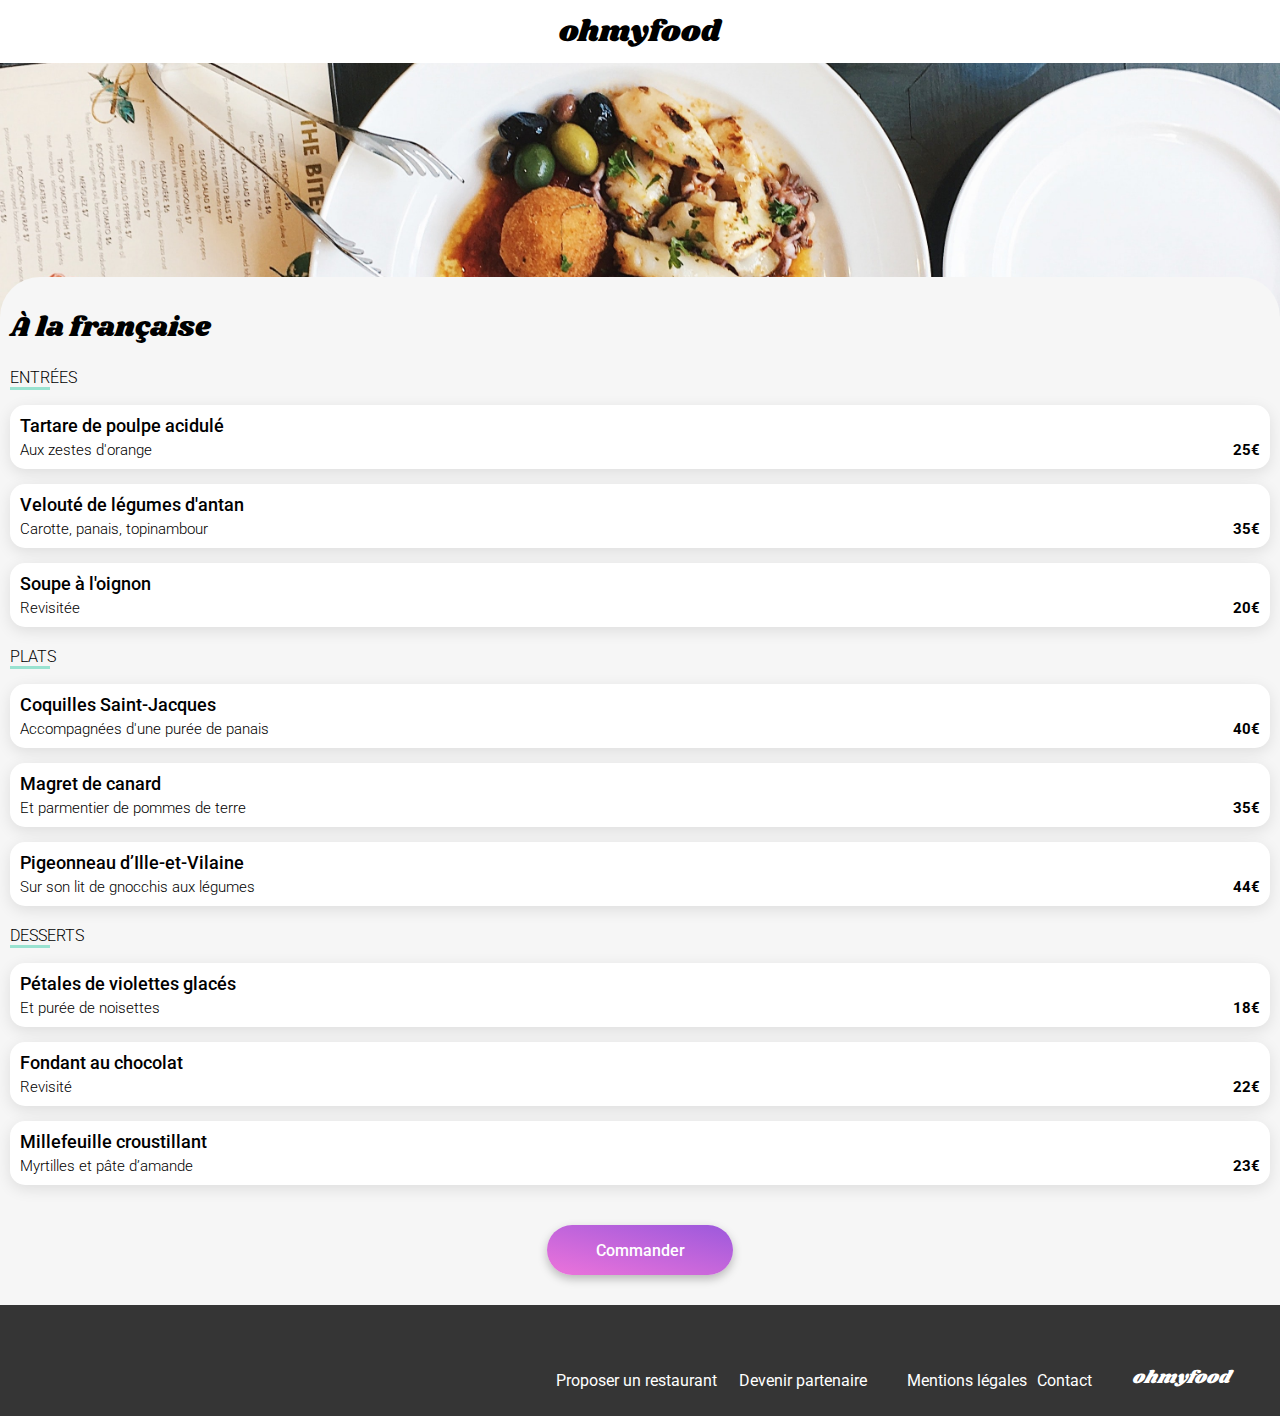
==== restaurants/aLaFrancaise.html @ fdd26c8d "add restau-page html + scss" ====
<!DOCTYPE html>
<html lang="en">

  <head>
    <meta charset="UTF-8" />
    <meta name="viewport" content="width=device-width, initial-scale=1.0" />
    <title>A la Française</title>
    <link rel="preconnect" href="https://fonts.googleapis.com" />
    <link rel="preconnect" href="https://fonts.gstatic.com" crossorigin />
    <link href="https://fonts.googleapis.com/css2?family=Roboto:ital,wght@0,100;0,300;0,400;0,500;0,700;0,900;1,100;1,300;1,400;1,500;1,700;1,900&family=Shrikhand&display=swap" rel="stylesheet">
    <link href="https://fonts.googleapis.com/css2?family=Roboto:ital,wght@0,100;0,300;0,400;0,500;0,700;0,900;1,100;1,300;1,400;1,500;1,700;1,900&display=swap" rel="stylesheet">
    <link rel="stylesheet" href="https://cdnjs.cloudflare.com/ajax/libs/font-awesome/6.2.1/css/all.min.css" integrity="sha512-MV7K8+y+gLIBoVD59lQIYicR65iaqukzvf/nwasF0nqhPay5w/9lJmVM2hMDcnK1OnMGCdVK+iQrJ7lzPJQd1w==" crossorigin="anonymous" referrerpolicy="no-referrer">
    <link rel="stylesheet" href="../css/restaurant.css" />
  </head>

  <body>

    <header>
        <a href="../index.html" id="return">
            <i class="fas fa-arrow-left"></i>
        </a>
        <a href="../index.html" id="logo">ohmyfood</a>
    </header>

    <main>

        <section class="banner">
            <img src="../assets/restaurants/stil-u2Lp8tXIcjw-unsplash.jpg" alt="Photo du restaurant, A la française">
        </section>

        <section id="background">

            <div class="main-container">

                <section class="title-container">
                    <h1>À la française</h1>
                    <div class="heart">
                        <i class="fa-regular fa-heart"></i>
                        <!-- <i class="fa-thin fa-heart"></i> -->
                    </div>
                </section>
                
                <section class="cards-restau">
                    <h2>Entrées</h2>
                    <article class="card-restau">
                        <div class="card-content">
                            <h3>Tartare de poulpe acidulé</h3>
                            <h4>Aux zestes d'orange</h4>
                        </div>
                        <div class="card-price">
                            <span class="euro">25€</span>
                        </div>
                        <div class="card-anim">
                            <i class="fa-regular fa-circle-check"></i>
                        </div>
                    </article>

                    <article class="card-restau">
                        <div class="card-content">
                            <h3>Velouté de légumes d'antan</h3>
                            <h4>Carotte, panais, topinambour</h4> 
                        </div>
                        <div class="card-price">
                            <span class="euro">35€</span>
                        </div>
                        <div class="card-anim">
                            <i class="fa-regular fa-circle-check"></i>
                        </div>
                    </article>
                
                    <article class="card-restau">    
                        <div class="card-content">
                            <h3>Soupe à l'oignon</h3>
                            <h4>Revisitée</h4>
                        </div>
                        <div class="card-price">
                            <span class="euro">20€</span>
                        </div>
                        <div class="card-anim">
                            <i class="fa-regular fa-circle-check"></i>
                        </div>
                    </article>
                </section>

                <section class="cards-restau">
                    <h2>Plats</h2>
                    <article class="card-restau">
                        <div class="card-content">
                            <h3>Coquilles Saint-Jacques</h3>
                            <h4>Accompagnées d'une purée de panais</h4>
                        
                        </div>
                        <div class="card-price">
                            <span class="euro">40€</span>
                        </div>
                        <div class="card-anim">
                            <i class="fa-regular fa-circle-check"></i>
                        </div>
                    </article>

                    <article class="card-restau">
                        <div class="card-content">
                            <h3>Magret de canard</h3>
                            <h4>Et parmentier de pommes de terre</h4>
                        </div>
                        <div class="card-price">
                            <span class="euro">35€</span>
                        </div>
                        <div class="card-anim">
                            <i class="fa-regular fa-circle-check"></i>
                        </div>
                    </article>

                    <article class="card-restau">
                        <div class="card-content">
                            <h3>Pigeonneau d’Ille-et-Vilaine</h3>
                            <h4>Sur son lit de gnocchis aux légumes</h4>
                            
                        </div>
                        <div class="card-price">
                            <span class="euro">44€</span>
                        </div>
                        <div class="card-anim">
                            <i class="fa-regular fa-circle-check"></i>
                        </div>
                    </article>
                </section>

                <section class="cards-restau">
                    <h2>Desserts</h2>  
                    <article class="card-restau">
                        <div class="card-content">
                            <h3>Pétales de violettes glacés</h3>
                            <h4>Et purée de noisettes</h4> 
                        </div>

                        <div class="card-price">
                            <span class="euro">18€</span>
                        </div>

                        <div class="card-anim">
                            <i class="fa-regular fa-circle-check"></i>
                        </div>
                    </article>

                    <article class="card-restau">
                        <div class="card-content">
                            <h3>Fondant au chocolat</h3>
                            <h4>Revisité</h4>
                        </div>

                        <div class="card-price">
                            <span class="euro">22€</span>
                        </div>

                        <div class="card-anim">
                            <i class="fa-regular fa-circle-check"></i>
                        </div>
                    </article>

                    <article class="card-restau">
                        <div class="card-content">
                            <h3>Millefeuille croustillant</h3>
                            <h4>Myrtilles et pâte d’amande</h4>
                        </div>

                        <div class="card-price">
                            <span class="euro">23€</span>
                        </div>

                        <div class="card-anim">
                            <i class="fa-regular fa-circle-check"></i>
                        </div>
                    </article>
                </section>

                <div id="btn"><button>Commander</button></div>
            </div>
        </section>
       
    </main>

    <footer>
        <h3>ohmyfood</h3>
        <ul>
            <li><i class="fa-solid fa-utensils"></i><a href="#"> Proposer un restaurant</a></li>
            <li><i class="fa-solid fa-handshake-angle"></i><a href="#">Devenir partenaire</a></li>
            <li><a href="#">Mentions légales</a></li>
            <li><a href="mailto:contact@ohmyfood.fr">Contact</a></li>
        </ul>
    </footer>

</body>
</html>
---- css/restaurant.css ----
* {
  font-family: "Roboto", sans-serif;
  padding: 0px;
  margin: 0px;
  box-sizing: border-box;
}

body {
  background-color: #F5F5F5;
}

a {
  text-decoration: none;
  color: inherit;
}

.container {
  max-width: 1140px;
  margin: auto;
  padding: 50px 20px;
}

header {
  display: flex;
  justify-content: center;
}

main #btn {
  display: flex;
  flex-direction: column;
}

body {
  background-color: #FFFFFF;
}

header {
  height: 63px;
  align-items: center;
}
header #logo {
  font-family: Shrikhand;
  font-size: 30px;
}
header #return {
  position: absolute;
  color: #353535;
  font-size: 18px;
  left: 25px;
}

main .banner img {
  width: 100%;
  object-fit: cover;
  height: 260px;
}
main #background {
  border-radius: 40px 40px 0 0;
  background-color: #f6f6f6;
  position: relative;
  margin-top: -50px;
  padding: 30px 10px;
}
main #background .title-container {
  display: flex;
  justify-content: space-between;
  align-items: center;
  font-size: 18px;
}
main #background .title-container h1 {
  font-family: Shrikhand;
  font-size: 28px;
  font-weight: 400;
}
main #background .title-container .heart {
  position: relative;
  margin-right: 20px;
}
main #background .title-container .heart .fa-regular {
  font-size: 22px;
}
main #btn {
  flex-wrap: wrap;
  align-content: center;
  margin-top: 40px;
}
main #btn button {
  width: 186px;
  margin: 0;
}
main .cards-restau {
  margin-top: 20px;
}
main .cards-restau h2 {
  font-size: 16px;
  font-weight: 300;
  border-bottom: 3px solid #99e2d0;
  width: 40px;
  text-transform: uppercase;
}
main .cards-restau .card-restau {
  display: flex;
  justify-content: space-between;
  align-items: center;
  background-color: #FFFFFF;
  margin: 15px 0px;
  box-shadow: 0px 4.0114941597px 15.0431032181px 0px rgba(0, 0, 0, 0.1019607843);
  border-radius: 15px;
}
main .cards-restau .card-restau h3 {
  font-size: 18px;
  font-weight: 500;
  margin-bottom: 5px;
}
main .cards-restau .card-restau .card-content {
  margin: 10px 0px 10px 10px;
}
main .cards-restau .card-restau .card-content h4 {
  font-size: 15.04px;
  font-weight: 300;
}
main .cards-restau .card-restau .card-price {
  margin-top: 25px;
}
main .cards-restau .card-restau .card-price span {
  font-size: 15.04px;
  font-weight: 700;
  padding: 0px 10px 0px 0px;
}
main .cards-restau .card-restau .card-anim {
  display: none;
}

button {
  background: linear-gradient(193.33deg, #9356DC -11.44%, #FF79DA 123.93%);
  color: #FFFFFF;
  box-shadow: 0px 4px 10px 0px rgba(0, 0, 0, 0.2509803922);
  width: 218px;
  height: 50px;
  border-radius: 25px;
  font-size: 16px;
  font-weight: 500;
  border: none;
  cursor: pointer;
  margin: 20px 0px 50px 5px;
}

footer {
  background-color: #353535;
  color: #FFFFFF;
  padding: 22px 25px;
}
@media screen and (min-width: 768px) {
  footer {
    display: flex;
    flex-direction: row-reverse;
    align-items: center;
    padding: 60px 20px 25px;
  }
}
@media screen and (min-width: 1024px) {
  footer {
    padding: 60px 50px 25px;
  }
}
footer h3 {
  font-family: Shrikhand;
  font-size: 18px;
  font-weight: 400;
  font-style: italic;
  margin-bottom: 16px;
}
@media screen and (min-width: 768px) {
  footer h3 {
    margin-bottom: 0;
    margin-left: 30px;
  }
}
footer ul {
  list-style: none;
}
@media screen and (min-width: 768px) {
  footer ul {
    display: flex;
  }
  footer ul li:nth-child(3) {
    margin-left: 30px;
  }
}
footer ul li {
  margin-top: 5px;
}
@media screen and (min-width: 768px) {
  footer ul li {
    margin-right: 10px;
  }
}
footer ul li i {
  font-size: 13px;
  margin-right: 12px;
}

/*# sourceMappingURL=restaurant.css.map */
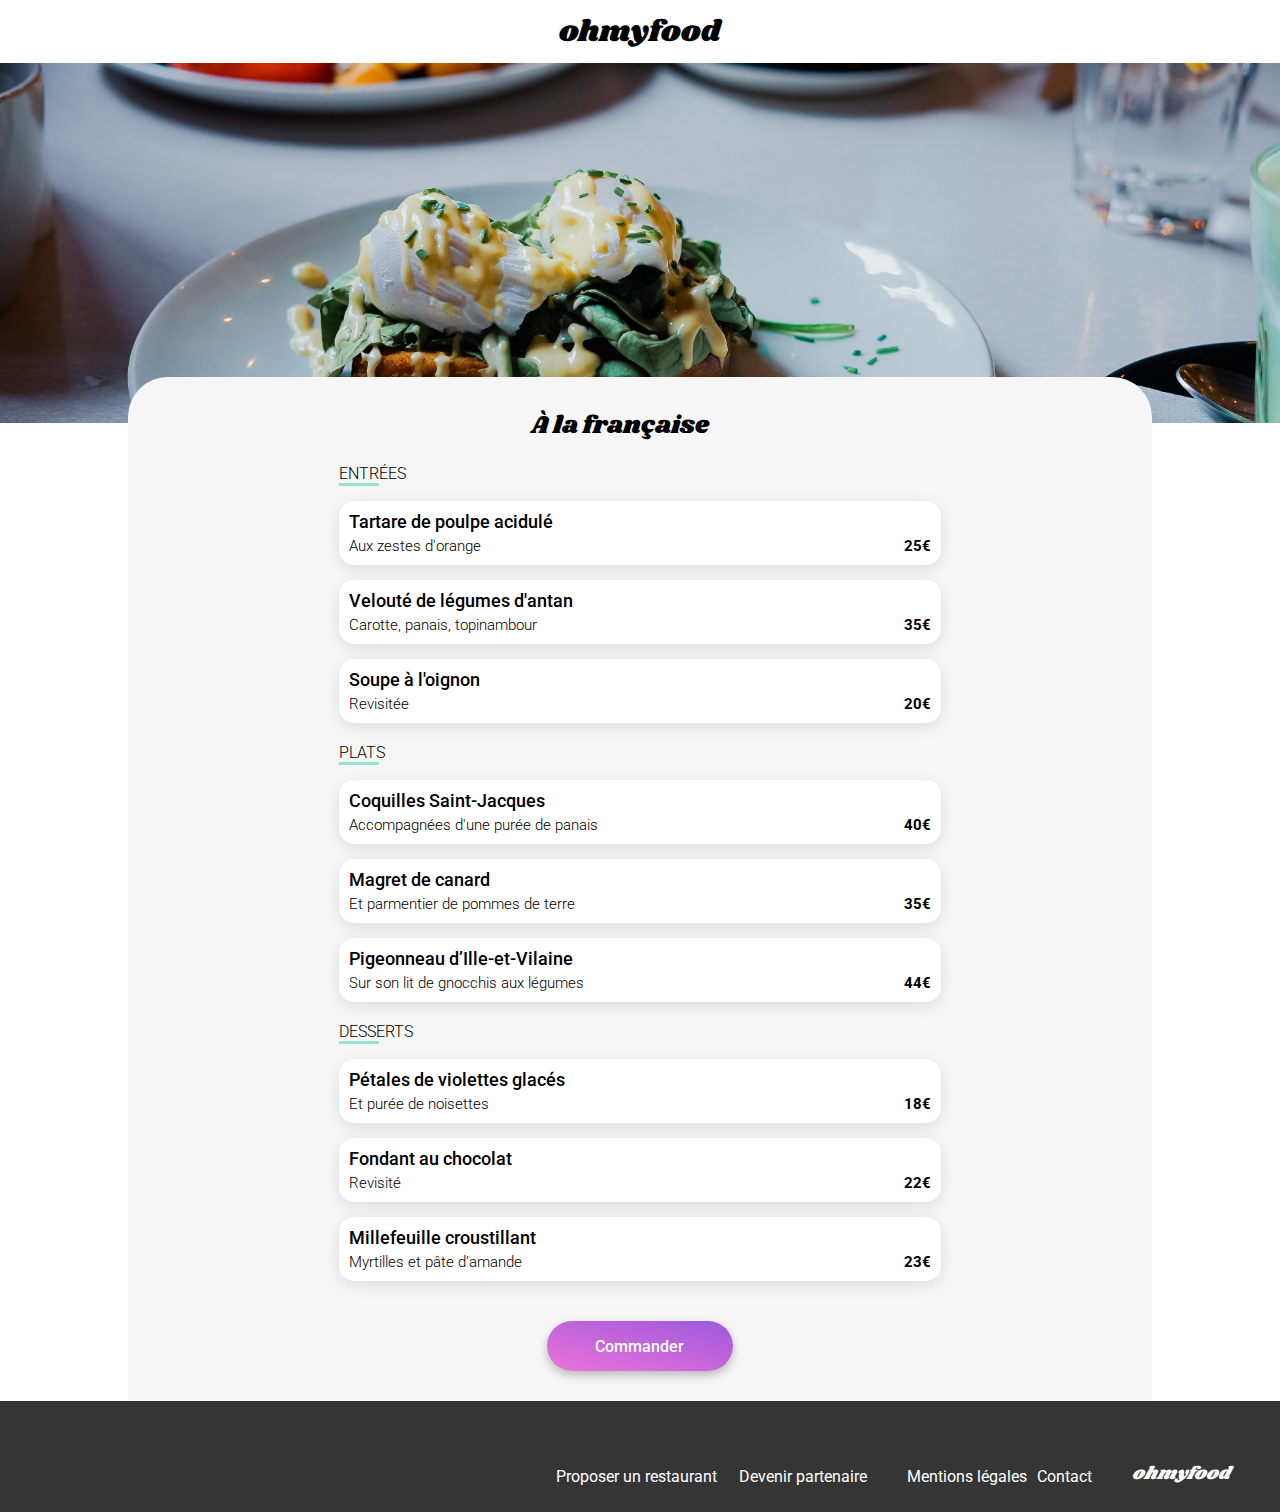
==== commit ddab4dff: "add all restau-page html" ====
--- a/restaurants/aLaFrancaise.html
+++ b/restaurants/aLaFrancaise.html
@@ -25,7 +25,7 @@
     <main>
 
         <section class="banner">
-            <img src="../assets/restaurants/stil-u2Lp8tXIcjw-unsplash.jpg" alt="Photo du restaurant, A la française">
+            <img src="../assets/restaurants/toa-heftiba-DQKerTsQwi0-unsplash.jpg" alt="A la française">
         </section>
 
         <section id="background">
--- a/css/restaurant.css
+++ b/css/restaurant.css
@@ -53,6 +53,11 @@
   width: 100%;
   object-fit: cover;
   height: 260px;
+}
+@media screen and (min-width: 768px) {
+  main .banner img {
+    height: 360px;
+  }
 }
 main #background {
   border-radius: 40px 40px 0 0;
@@ -61,16 +66,42 @@
   margin-top: -50px;
   padding: 30px 10px;
 }
+@media screen and (min-width: 768px) {
+  main #background {
+    width: 90%;
+    margin-left: 5%;
+  }
+}
+@media screen and (min-width: 1024px) {
+  main #background {
+    width: 80%;
+    margin-left: 10%;
+  }
+  main #background .main-container {
+    width: 60%;
+    margin: auto;
+  }
+}
 main #background .title-container {
   display: flex;
   justify-content: space-between;
   align-items: center;
   font-size: 18px;
 }
+@media screen and (min-width: 1024px) {
+  main #background .title-container {
+    justify-content: center;
+  }
+}
 main #background .title-container h1 {
   font-family: Shrikhand;
-  font-size: 28px;
+  font-size: 25px;
   font-weight: 400;
+}
+@media screen and (min-width: 1024px) {
+  main #background .title-container h1 {
+    margin-right: 20px;
+  }
 }
 main #background .title-container .heart {
   position: relative;
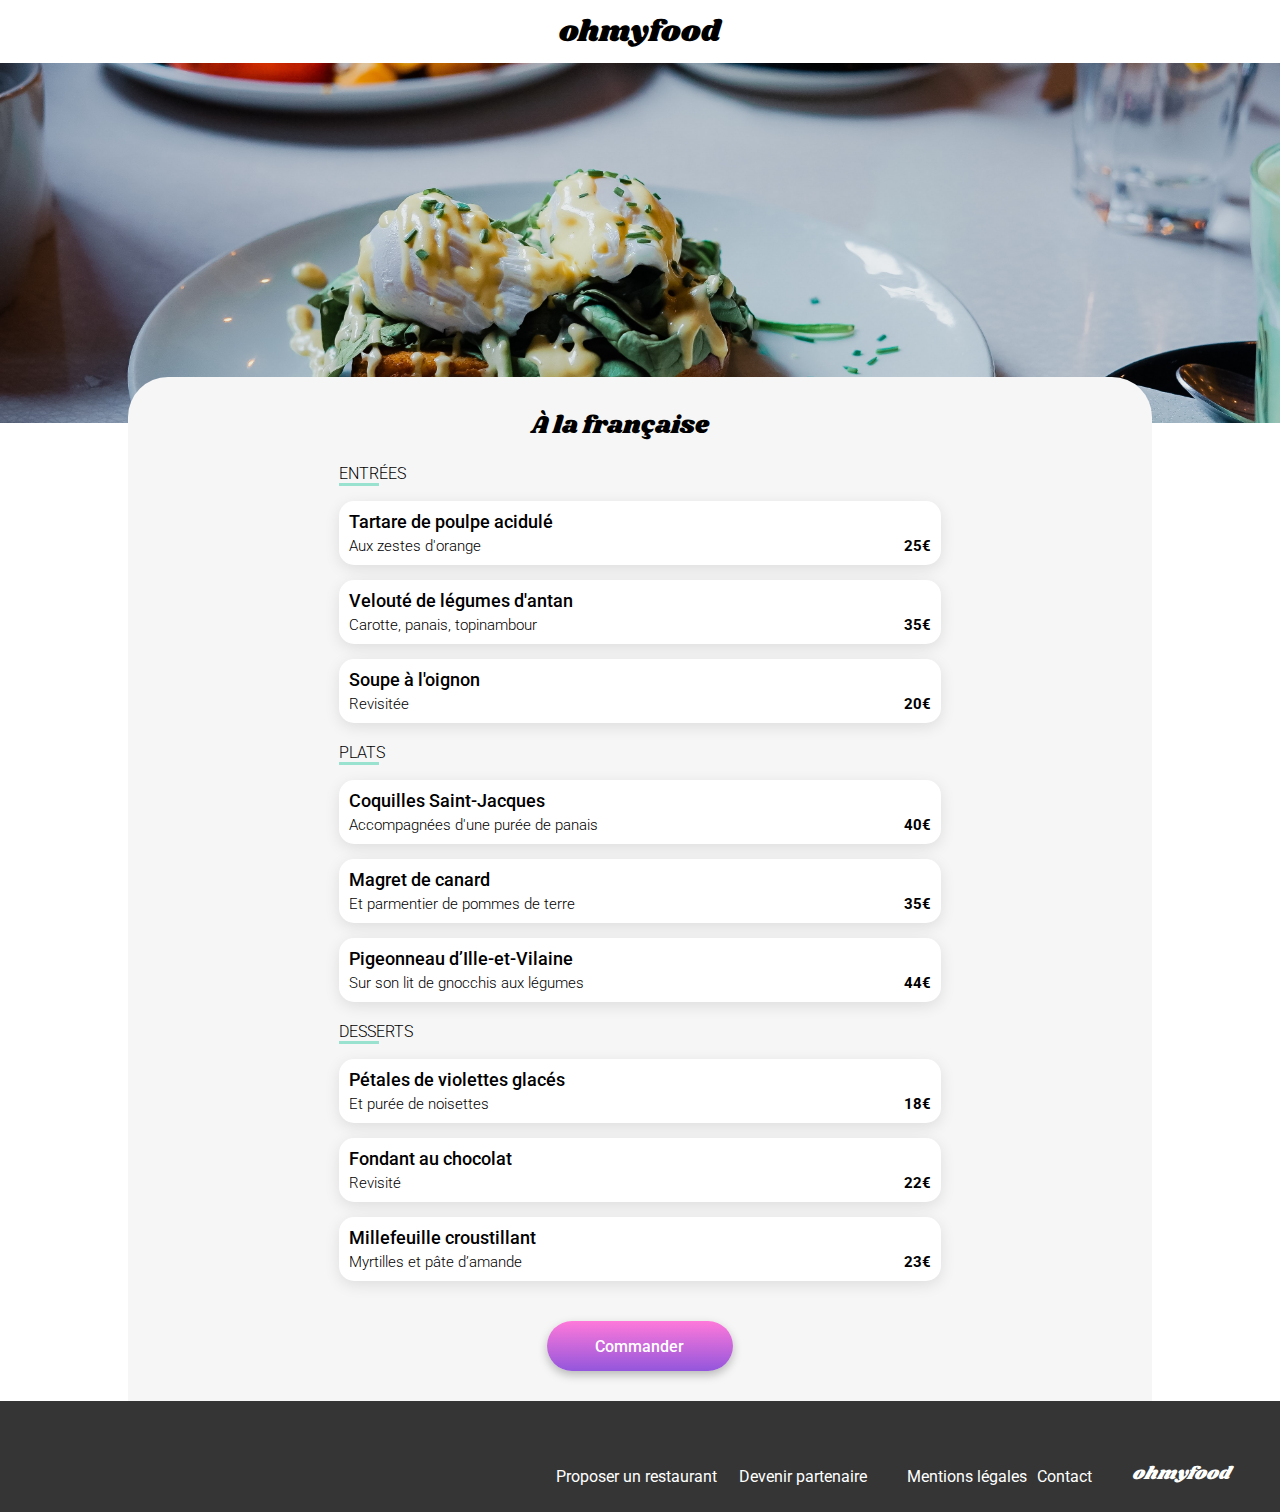
==== commit a45fa618: "add heart animation + icon active + buttons animation" ====
--- a/restaurants/aLaFrancaise.html
+++ b/restaurants/aLaFrancaise.html
@@ -35,8 +35,8 @@
                 <section class="title-container">
                     <h1>À la française</h1>
                     <div class="heart">
-                        <i class="fa-regular fa-heart"></i>
-                        <!-- <i class="fa-thin fa-heart"></i> -->
+                        <i class="fa-regular fa-heart like menu-liked--outline"></i>
+                        <i class="fa-solid fa-heart like menu-liked--solid"></i>
                     </div>
                 </section>
                 
--- a/css/restaurant.css
+++ b/css/restaurant.css
@@ -104,11 +104,25 @@
   }
 }
 main #background .title-container .heart {
-  position: relative;
   margin-right: 20px;
-}
-main #background .title-container .heart .fa-regular {
+  cursor: pointer;
   font-size: 22px;
+}
+main #background .title-container .heart .menu-liked--outline {
+  position: absolute;
+  margin-top: 2px;
+}
+main #background .title-container .heart .menu-liked--outline:before {
+  background-color: white;
+}
+main #background .title-container .heart:active .menu-liked--outline {
+  opacity: 0;
+}
+main #background .title-container .heart:active .menu-liked--solid {
+  background: linear-gradient(160deg, #9356dc 0%, #ff79da 100%);
+  -webkit-background-clip: text;
+  -webkit-text-fill-color: transparent;
+  opacity: 1;
 }
 main #btn {
   flex-wrap: wrap;
@@ -163,7 +177,7 @@
 }
 
 button {
-  background: linear-gradient(193.33deg, #9356DC -11.44%, #FF79DA 123.93%);
+  background: linear-gradient(0deg, #9356dc, #ff79da);
   color: #FFFFFF;
   box-shadow: 0px 4px 10px 0px rgba(0, 0, 0, 0.2509803922);
   width: 218px;
@@ -176,6 +190,11 @@
   margin: 20px 0px 50px 5px;
 }
 
+button:hover {
+  opacity: 0.83;
+  transition: 0.5s;
+}
+
 footer {
   background-color: #353535;
   color: #FFFFFF;
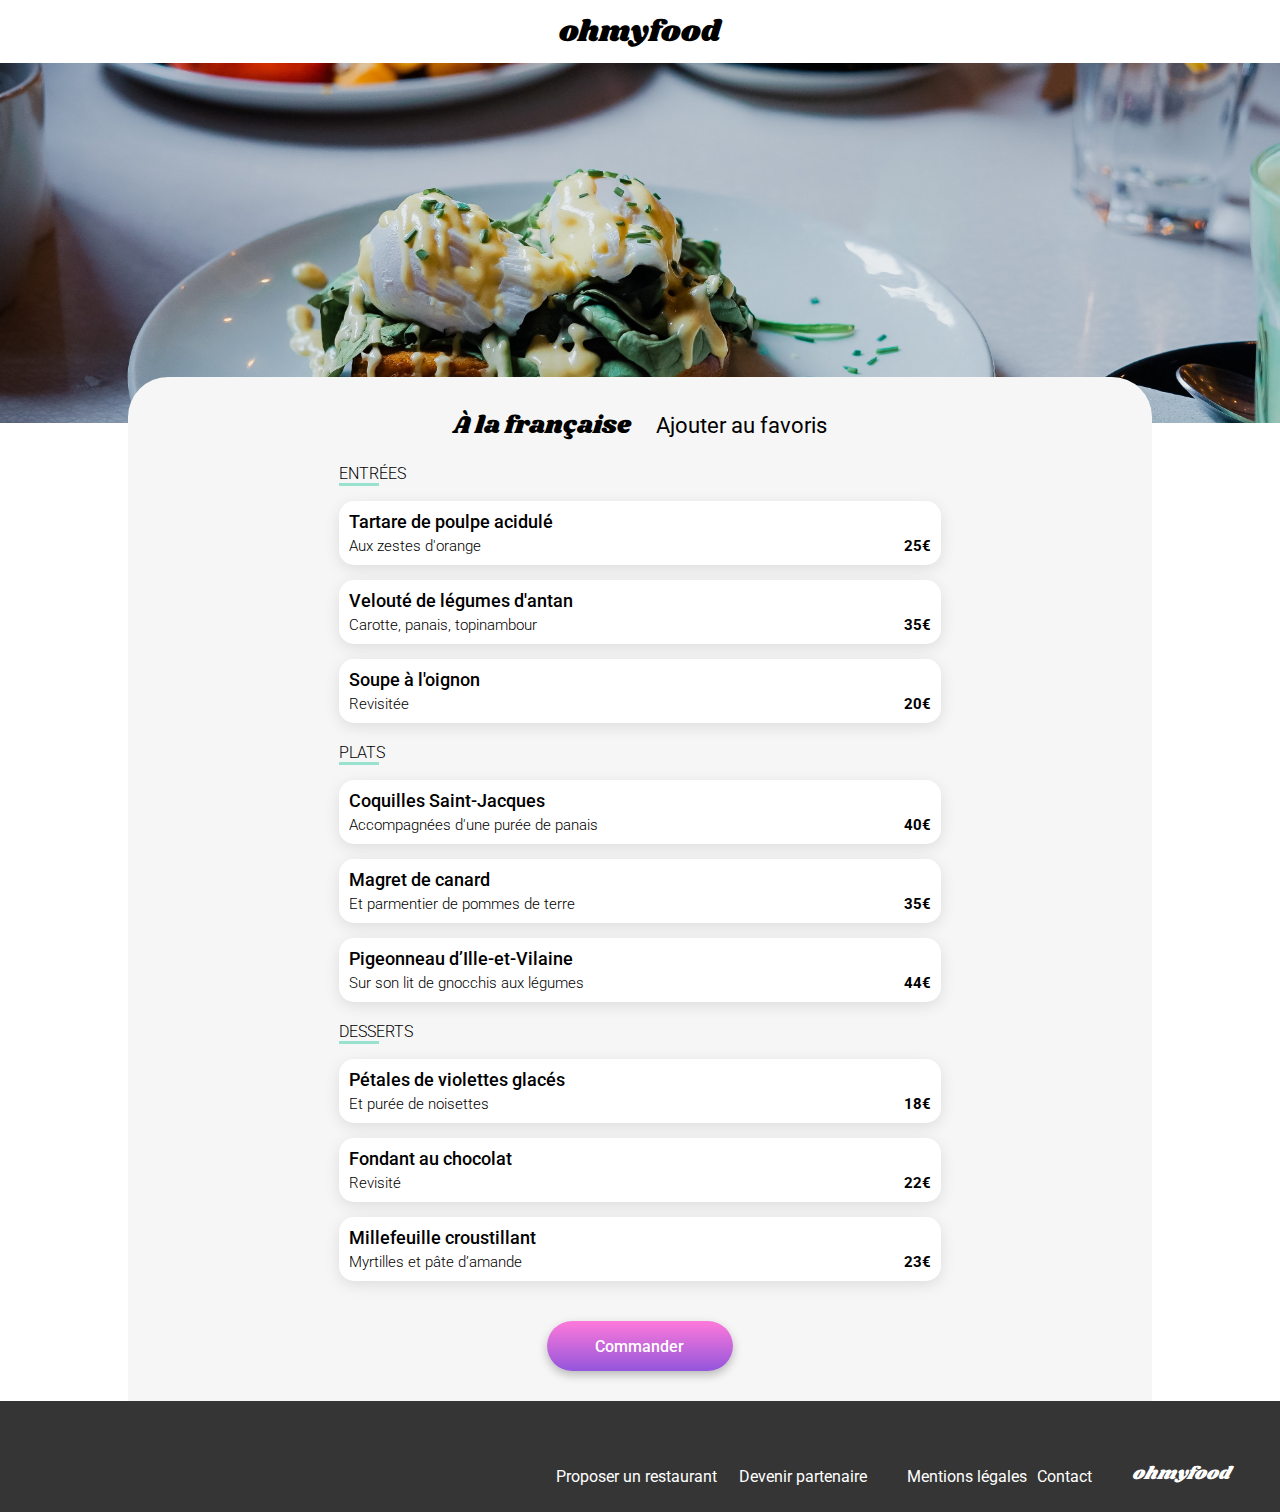
==== commit 67b12361: "add loader + heart" ====
--- a/restaurants/aLaFrancaise.html
+++ b/restaurants/aLaFrancaise.html
@@ -34,10 +34,14 @@
 
                 <section class="title-container">
                     <h1>À la française</h1>
-                    <div class="heart">
-                        <i class="fa-regular fa-heart like menu-liked--outline"></i>
-                        <i class="fa-solid fa-heart like menu-liked--solid"></i>
-                    </div>
+                    <form class="like-form">
+                        <input type="checkbox" id="like_a-la-francaise" name="like_a-la-francaise" class="like_button" value="favorite">
+                        <label for="like_a-la-francaise" class="fav-label">
+                            <i class="fa-solid fa-heart"></i>
+                            <i class="fa-regular fa-heart"></i>
+                            <span class="sr-only">Ajouter au favoris</span>
+                        </label>
+                    </form>
                 </section>
                 
                 <section class="cards-restau">
--- a/css/restaurant.css
+++ b/css/restaurant.css
@@ -103,26 +103,36 @@
     margin-right: 20px;
   }
 }
-main #background .title-container .heart {
-  margin-right: 20px;
+main #background .title-container .like-form {
+  position: relative;
+  font-size: 22px;
+}
+main #background .title-container .like_button {
+  display: none;
+}
+main #background .title-container .like_button:not(:checked) ~ .fav-label {
   cursor: pointer;
-  font-size: 22px;
-}
-main #background .title-container .heart .menu-liked--outline {
-  position: absolute;
-  margin-top: 2px;
-}
-main #background .title-container .heart .menu-liked--outline:before {
-  background-color: white;
-}
-main #background .title-container .heart:active .menu-liked--outline {
-  opacity: 0;
-}
-main #background .title-container .heart:active .menu-liked--solid {
-  background: linear-gradient(160deg, #9356dc 0%, #ff79da 100%);
+}
+main #background .title-container .like_button:not(:checked) ~ .fav-label .fa-solid {
+  display: none;
+}
+main #background .title-container .like_button:not(:checked) ~ .fav-label .fa-regular {
+  display: inline-block;
+}
+main #background .title-container .like_button:checked ~ .fav-label {
+  cursor: pointer;
+}
+main #background .title-container .like_button:checked ~ .fav-label .fa-solid {
+  display: inline-block;
+}
+main #background .title-container .like_button:checked ~ .fav-label .fa-regular {
+  display: none;
+}
+main #background .title-container .fa-heart.fa-solid {
+  background-image: linear-gradient(193.33deg, #9356DC -11.44%, #FF79DA 123.93%);
   -webkit-background-clip: text;
-  -webkit-text-fill-color: transparent;
-  opacity: 1;
+  background-clip: text;
+  color: transparent;
 }
 main #btn {
   flex-wrap: wrap;
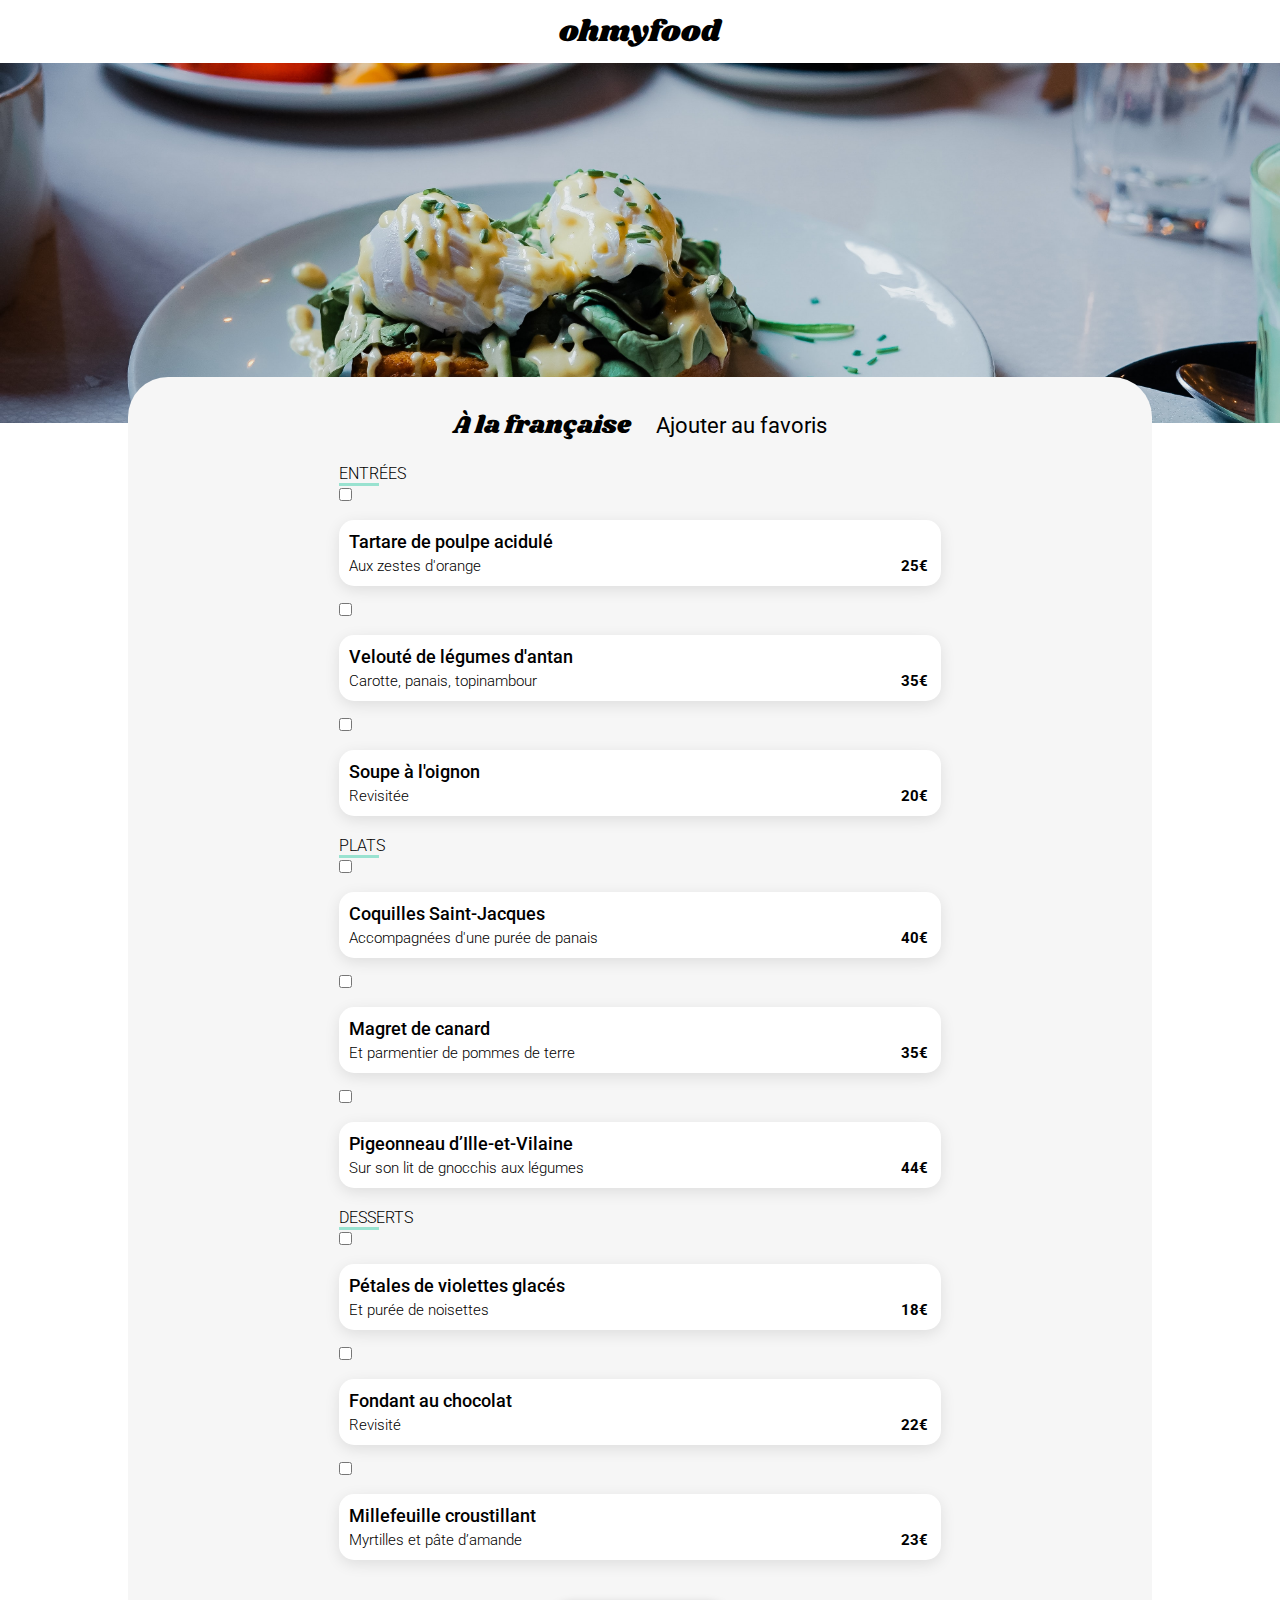
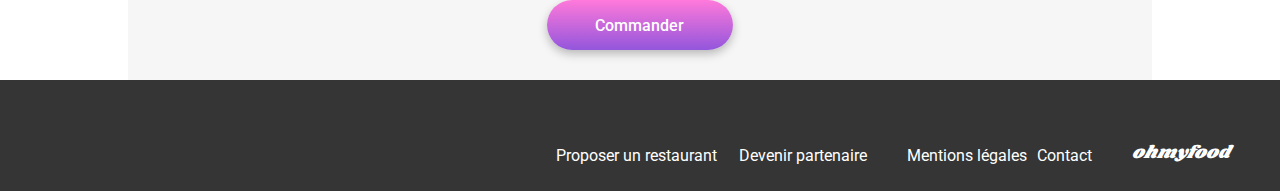
==== commit 04559d0d: "delete scroll loader + add check animation for dish + add _heart.scss" ====
--- a/restaurants/aLaFrancaise.html
+++ b/restaurants/aLaFrancaise.html
@@ -45,136 +45,201 @@
                 </section>
                 
                 <section class="cards-restau">
-                    <h2>Entrées</h2>
-                    <article class="card-restau">
+                    <h2 style="--anim-order: 1;">Entrées</h2>
+                    <input type="checkbox" id="tartare-poulpe-acidule" class="selector sr-only" value="tartare-poulpe-acidule">
+                    <article class="card-restau" style="--anim-order: 2;">
                         <div class="card-content">
                             <h3>Tartare de poulpe acidulé</h3>
                             <h4>Aux zestes d'orange</h4>
                         </div>
-                        <div class="card-price">
-                            <span class="euro">25€</span>
-                        </div>
-                        <div class="card-anim">
-                            <i class="fa-regular fa-circle-check"></i>
-                        </div>
-                    </article>
-
-                    <article class="card-restau">
+
+                        <div class="card-animation-container">
+                            <div class="card-price">
+                                <span class="euro">25€</span>
+                            </div>
+                            <div class="card-anim">
+                                <span>
+                                    <i class="fa-solid fa-check"></i>
+                                </span>
+                            </div>
+                        </div>
+
+                        <label for="tartare-poulpe-acidule" class="selector__label">Tartare de poulpe acidulé</label>
+                    </article>
+                    
+                    <input type="checkbox" id="veloute-legume-d-antan" name="veloute-legume-d-antan" class="selector sr-only" value="veloute-legume-d-antan">
+                    <article class="card-restau" style="--anim-order: 3;">
                         <div class="card-content">
                             <h3>Velouté de légumes d'antan</h3>
                             <h4>Carotte, panais, topinambour</h4> 
                         </div>
-                        <div class="card-price">
-                            <span class="euro">35€</span>
-                        </div>
-                        <div class="card-anim">
-                            <i class="fa-regular fa-circle-check"></i>
-                        </div>
+
+                        <div class="card-animation-container">
+                            <div class="card-price">
+                                <span class="euro">35€</span>
+                            </div>
+                            <div class="card-anim">
+                                <span>
+                                    <i class="fa-solid fa-check"></i>
+                                </span>
+                            </div>
+                        </div>
+
+                        <label for="veloute-legume-d-antan" class="selector__label">Velouté de légumes d'antan</label>
                     </article>
                 
-                    <article class="card-restau">    
+                    <input type="checkbox" id='soupe-a-l-oignon' name="soupe-a-l-oignon" class="selector sr-only" value="soupe-a-l-oignon">
+                    <article class="card-restau" style="--anim-order: 4;">    
                         <div class="card-content">
                             <h3>Soupe à l'oignon</h3>
                             <h4>Revisitée</h4>
                         </div>
-                        <div class="card-price">
-                            <span class="euro">20€</span>
-                        </div>
-                        <div class="card-anim">
-                            <i class="fa-regular fa-circle-check"></i>
-                        </div>
+
+                        <div class="card-animation-container">
+                            <div class="card-price">
+                                <span class="euro">20€</span>
+                            </div>
+                            <div class="card-anim">
+                                <span>
+                                    <i class="fa-solid fa-check"></i>
+                                </span>
+                            </div>
+                        </div>
+
+                        <label for='soupe-a-l-oignon' class="selector__label">Soupe à l'oignon</label>
                     </article>
                 </section>
 
                 <section class="cards-restau">
-                    <h2>Plats</h2>
-                    <article class="card-restau">
+                    <h2 style="--anim-order: 5;">Plats</h2>
+                    <input type="checkbox" id="coquilles-saint-jacques" name="coquilles-saint-jacques" class="selector sr-only" value="coquilles-saint-jacques">
+                    <article class="card-restau" style="--anim-order: 6;">
                         <div class="card-content">
                             <h3>Coquilles Saint-Jacques</h3>
                             <h4>Accompagnées d'une purée de panais</h4>
-                        
-                        </div>
-                        <div class="card-price">
-                            <span class="euro">40€</span>
-                        </div>
-                        <div class="card-anim">
-                            <i class="fa-regular fa-circle-check"></i>
-                        </div>
-                    </article>
-
-                    <article class="card-restau">
+                        </div>
+
+                        <div class="card-animation-container">
+                            <div class="card-price">
+                                <span class="euro">40€</span>
+                            </div>
+                            <div class="card-anim">
+                                <span>
+                                    <i class="fa-solid fa-check"></i>
+                                </span>
+                            </div>
+                        </div>
+
+                        <label for="coquilles-saint-jacques" class="selector__label">Coquilles Saint-Jacques</label>
+                    </article>
+
+                    <input type="checkbox" id="magret-de-canard" name="magret-de-canard" class="selector sr-only" value="magret-de-canard">
+                    <article class="card-restau" style="--anim-order: 7;">
                         <div class="card-content">
                             <h3>Magret de canard</h3>
                             <h4>Et parmentier de pommes de terre</h4>
                         </div>
-                        <div class="card-price">
-                            <span class="euro">35€</span>
-                        </div>
-                        <div class="card-anim">
-                            <i class="fa-regular fa-circle-check"></i>
-                        </div>
-                    </article>
-
-                    <article class="card-restau">
+
+                        <div class="card-animation-container">
+                            <div class="card-price">
+                                <span class="euro">35€</span>
+                            </div>
+                            <div class="card-anim">
+                                <span>
+                                    <i class="fa-solid fa-check"></i>
+                                </span>
+                            </div>
+                        </div>
+
+                        <label for="magret-de-canard" class="selector__label">Magret de canard</label>
+                    </article>
+
+                    <input type="checkbox" id="pigeonneau-d-ille-et-vilaine" name="pigeonneau-d-ille-et-vilaine" class="selector sr-only" value="pigeonneau-d-ille-et-vilaine">
+                    <article class="card-restau" style="--anim-order: 8;">
                         <div class="card-content">
                             <h3>Pigeonneau d’Ille-et-Vilaine</h3>
                             <h4>Sur son lit de gnocchis aux légumes</h4>
-                            
-                        </div>
-                        <div class="card-price">
-                            <span class="euro">44€</span>
-                        </div>
-                        <div class="card-anim">
-                            <i class="fa-regular fa-circle-check"></i>
-                        </div>
+                        </div>
+
+                        <div class="card-animation-container">
+                            <div class="card-price">
+                                <span class="euro">44€</span>
+                            </div>
+                            <div class="card-anim">
+                                <span>
+                                    <i class="fa-solid fa-check"></i>
+                                </span>
+                            </div>
+                        </div>
+
+                        <label for="pigeonneau-d-ille-et-vilaine" class="selector__label">Pigeonneau d'Ille-et-Vilaine</label>
                     </article>
                 </section>
 
                 <section class="cards-restau">
-                    <h2>Desserts</h2>  
-                    <article class="card-restau">
+                    <h2 style="--anim-order: 9;">Desserts</h2>  
+                    <input type="checkbox" id="petales-de-violette-glacees" name="petales-de-violette-glacees" class="selector sr-only" value="petales-de-violette-glacees">
+                    <article class="card-restau" style="--anim-order: 10;">
                         <div class="card-content">
                             <h3>Pétales de violettes glacés</h3>
                             <h4>Et purée de noisettes</h4> 
                         </div>
 
-                        <div class="card-price">
-                            <span class="euro">18€</span>
-                        </div>
-
-                        <div class="card-anim">
-                            <i class="fa-regular fa-circle-check"></i>
-                        </div>
-                    </article>
-
-                    <article class="card-restau">
+                        <div class="card-animation-container">
+                            <div class="card-price">
+                                <span class="euro">18€</span>
+                            </div>
+                            <div class="card-anim">
+                                <span>
+                                    <i class="fa-solid fa-check"></i>
+                                </span>
+                            </div>
+                        </div>
+
+                        <label for="petales-de-violette-glacees" class="selector__label">Pétales de violettes glacés</label>
+                    </article>
+
+                    <input type="checkbox" id="fondant-au-chocolat" name="fondant-au-chocolat" class="selector sr-only" value="fondant-au-chocolat">
+                    <article class="card-restau" style="--anim-order: 11;">
                         <div class="card-content">
                             <h3>Fondant au chocolat</h3>
                             <h4>Revisité</h4>
                         </div>
 
-                        <div class="card-price">
-                            <span class="euro">22€</span>
-                        </div>
-
-                        <div class="card-anim">
-                            <i class="fa-regular fa-circle-check"></i>
-                        </div>
-                    </article>
-
-                    <article class="card-restau">
+                        <div class="card-animation-container">
+                            <div class="card-price">
+                                <span class="euro">22€</span>
+                            </div>
+
+                            <div class="card-anim">
+                                <span>
+                                    <i class="fa-solid fa-check"></i>
+                                </span>
+                            </div>
+                        </div>
+
+                        <label for="fondant-au-chocolat" class="selector__label">Fondant au chocolat</label>
+                    </article>
+
+                    <input type="checkbox" id="millefeuille-croustillant" name="millefeuille-croustillant" class="selector sr-only" value="millefeuille-croustillant">
+                    <article class="card-restau" style="--anim-order: 12;">
                         <div class="card-content">
                             <h3>Millefeuille croustillant</h3>
                             <h4>Myrtilles et pâte d’amande</h4>
                         </div>
 
-                        <div class="card-price">
-                            <span class="euro">23€</span>
-                        </div>
-
-                        <div class="card-anim">
-                            <i class="fa-regular fa-circle-check"></i>
-                        </div>
+                        <div class="card-animation-container">
+                            <div class="card-price">
+                                <span class="euro">23€</span>
+                            </div>
+                            <div class="card-anim">
+                                <span>
+                                    <i class="fa-solid fa-check"></i>
+                                </span>
+                            </div>
+                        </div>
+
+                        <label for="millefeuille-croustillant" class="selector__label">Millefeuille croustillant</label>
                     </article>
                 </section>
 
--- a/css/restaurant.css
+++ b/css/restaurant.css
@@ -1,3 +1,4 @@
+@charset "UTF-8";
 * {
   font-family: "Roboto", sans-serif;
   padding: 0px;
@@ -30,6 +31,25 @@
   flex-direction: column;
 }
 
+@keyframes fadeIn_h2 {
+  0% {
+    opacity: 0;
+  }
+  25% {
+    opacity: 1;
+  }
+  100% {
+    opacity: 1;
+  }
+}
+@keyframes fadeIn_card-restau {
+  from {
+    opacity: 0;
+  }
+  to {
+    opacity: 1;
+  }
+}
 body {
   background-color: #FFFFFF;
 }
@@ -103,37 +123,6 @@
     margin-right: 20px;
   }
 }
-main #background .title-container .like-form {
-  position: relative;
-  font-size: 22px;
-}
-main #background .title-container .like_button {
-  display: none;
-}
-main #background .title-container .like_button:not(:checked) ~ .fav-label {
-  cursor: pointer;
-}
-main #background .title-container .like_button:not(:checked) ~ .fav-label .fa-solid {
-  display: none;
-}
-main #background .title-container .like_button:not(:checked) ~ .fav-label .fa-regular {
-  display: inline-block;
-}
-main #background .title-container .like_button:checked ~ .fav-label {
-  cursor: pointer;
-}
-main #background .title-container .like_button:checked ~ .fav-label .fa-solid {
-  display: inline-block;
-}
-main #background .title-container .like_button:checked ~ .fav-label .fa-regular {
-  display: none;
-}
-main #background .title-container .fa-heart.fa-solid {
-  background-image: linear-gradient(193.33deg, #9356DC -11.44%, #FF79DA 123.93%);
-  -webkit-background-clip: text;
-  background-clip: text;
-  color: transparent;
-}
 main #btn {
   flex-wrap: wrap;
   align-content: center;
@@ -152,8 +141,10 @@
   border-bottom: 3px solid #99e2d0;
   width: 40px;
   text-transform: uppercase;
+  animation: fadeIn_h2 300ms ease-in-out;
 }
 main .cards-restau .card-restau {
+  position: relative;
   display: flex;
   justify-content: space-between;
   align-items: center;
@@ -161,6 +152,7 @@
   margin: 15px 0px;
   box-shadow: 0px 4.0114941597px 15.0431032181px 0px rgba(0, 0, 0, 0.1019607843);
   border-radius: 15px;
+  animation: fadeIn_card-restau 300ms ease-in-out;
 }
 main .cards-restau .card-restau h3 {
   font-size: 18px;
@@ -174,16 +166,91 @@
   font-size: 15.04px;
   font-weight: 300;
 }
-main .cards-restau .card-restau .card-price {
-  margin-top: 25px;
-}
-main .cards-restau .card-restau .card-price span {
+main .cards-restau .card-restau .card-animation-container {
+  right: 0;
+  display: flex;
+  align-items: center;
+  overflow: hidden;
+  transition: transform 175ms ease-in-out, opacity 175ms ease-in-out;
+}
+main .cards-restau .card-restau .card-animation-container .card-price {
+  margin: 25px 0 0 auto;
+}
+main .cards-restau .card-restau .card-animation-container .card-price span {
   font-size: 15.04px;
   font-weight: 700;
   padding: 0px 10px 0px 0px;
-}
-main .cards-restau .card-restau .card-anim {
+  margin-left: 20px;
+}
+main .cards-restau .card-restau .card-animation-container .card-anim {
+  display: flex;
+  background-color: #99E2D0;
+  color: #FFFFFF;
+  font-size: 20px;
+  padding: 23px 20px;
+  border-radius: 0 15px 15px 0;
+}
+main .cards-restau .card-restau .card-animation-container .card-anim span {
+  background-color: #FFFFFF;
+  color: #99E2D0;
+  text-align: center;
+  width: 20px;
+  height: 20px;
+  border-radius: 50%;
+}
+main .cards-restau .card-restau .card-price, main .cards-restau .card-restau .card-anim {
+  opacity: 1;
+  transition: transform 175ms ease-in-out, opacity 175ms ease-in-out;
+}
+main .cards-restau .card-restau .selector__label {
+  cursor: pointer;
+  position: absolute;
+  width: 100%;
+  height: 100%;
+  opacity: 0;
+}
+main .cards-restau h2, main .cards-restau .card-restau {
+  animation-fill-mode: both;
+  animation-delay: calc((var(--anim-order) - 1) * 200ms);
+}
+
+.like-form {
+  position: relative;
+  font-size: 22px;
+}
+
+.like_button {
   display: none;
+}
+.like_button:not(:checked) ~ .fav-label {
+  cursor: pointer;
+}
+.like_button:not(:checked) ~ .fav-label .fa-solid {
+  display: none;
+}
+.like_button:not(:checked) ~ .fav-label .fa-regular {
+  display: inline-block;
+}
+.like_button:checked ~ .fav-label {
+  cursor: pointer;
+}
+.like_button:checked ~ .fav-label .fa-solid {
+  display: inline-block;
+}
+.like_button:checked ~ .fav-label .fa-regular {
+  display: none;
+}
+
+.fa-heart.fa-solid {
+  background-image: linear-gradient(193.33deg, #9356DC -11.44%, #FF79DA 123.93%);
+  -webkit-background-clip: text;
+  background-clip: text;
+  color: transparent;
+}
+
+.selector:not(:checked) + .card-restau .card-animation-container .card-price,
+.selector:not(:checked) + .card-restau .card-animation-container .card-anim {
+  transform: translateX(100%); /* Déplacer la carte animée en dehors de la vue */
 }
 
 button {
@@ -203,6 +270,7 @@
 button:hover {
   opacity: 0.83;
   transition: 0.5s;
+  box-shadow: 0px 4px 15px 0px rgba(0, 0, 0, 0.3490196078);
 }
 
 footer {
